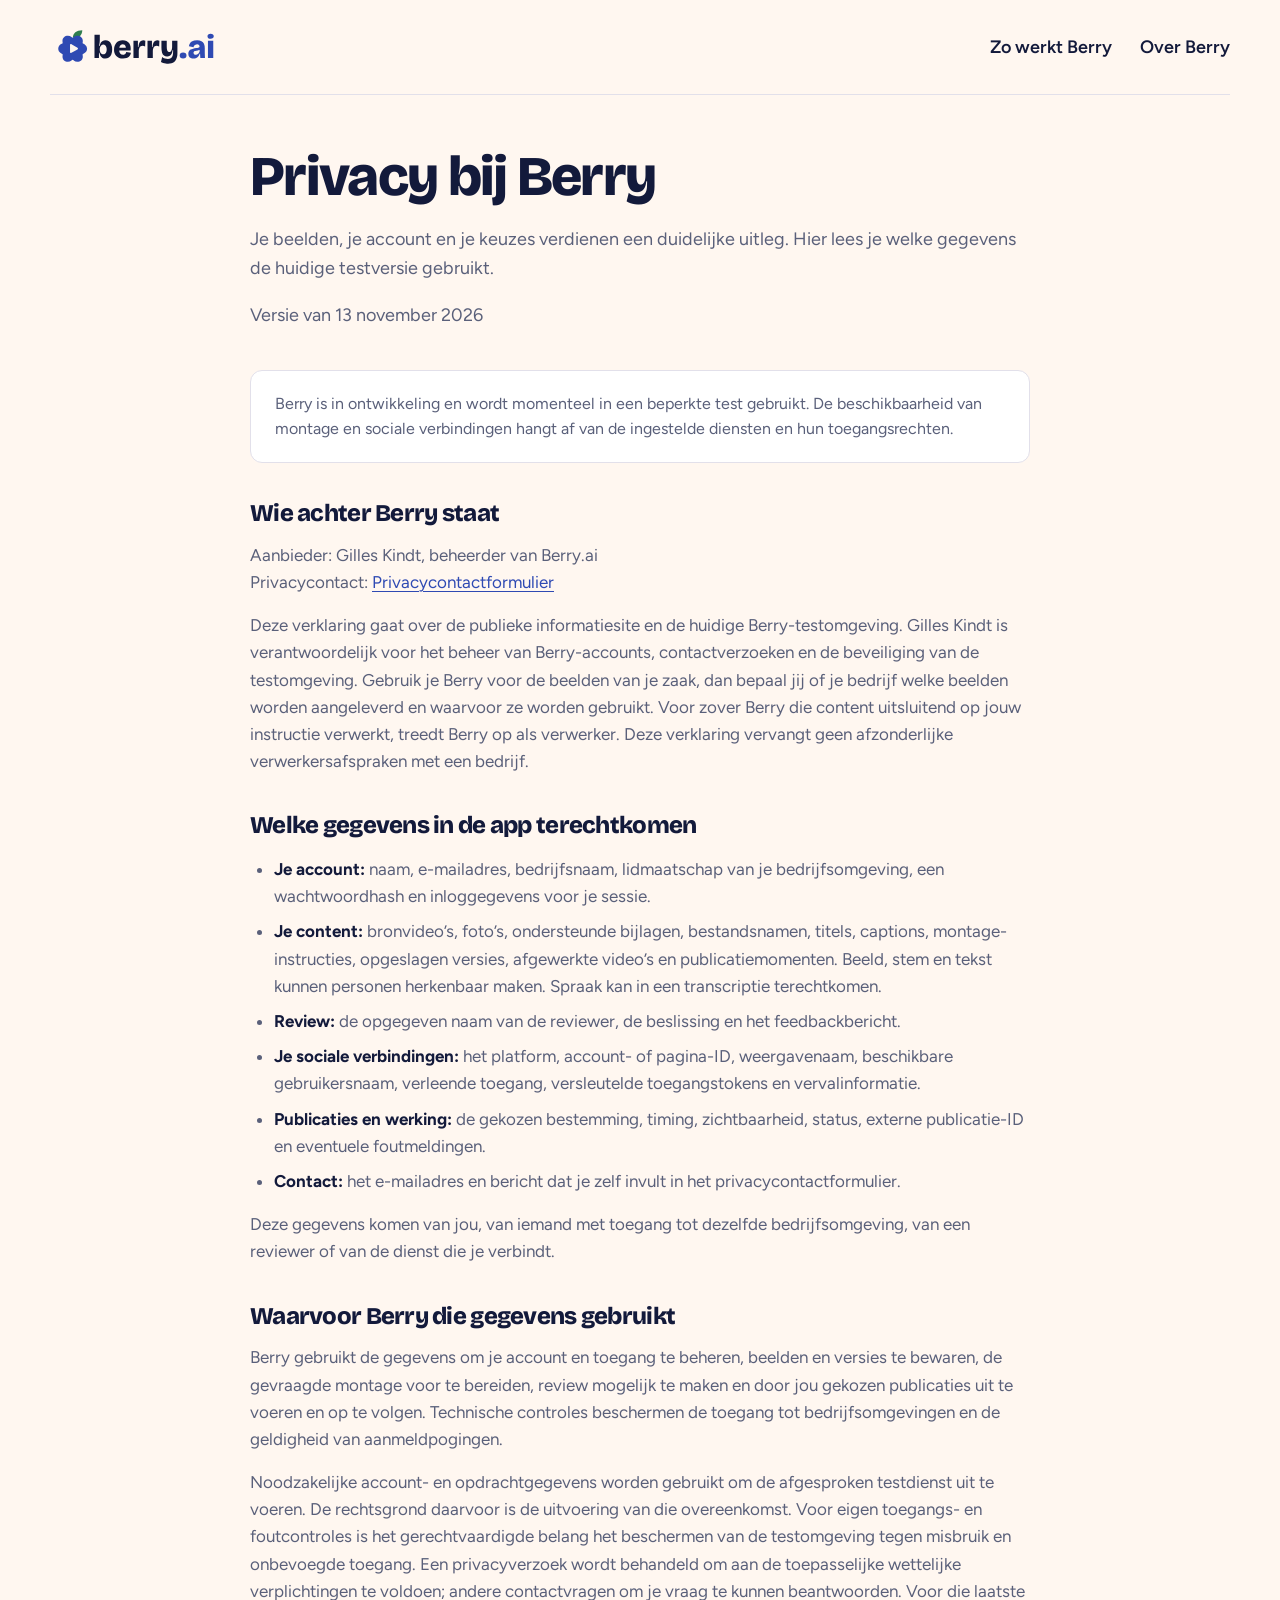
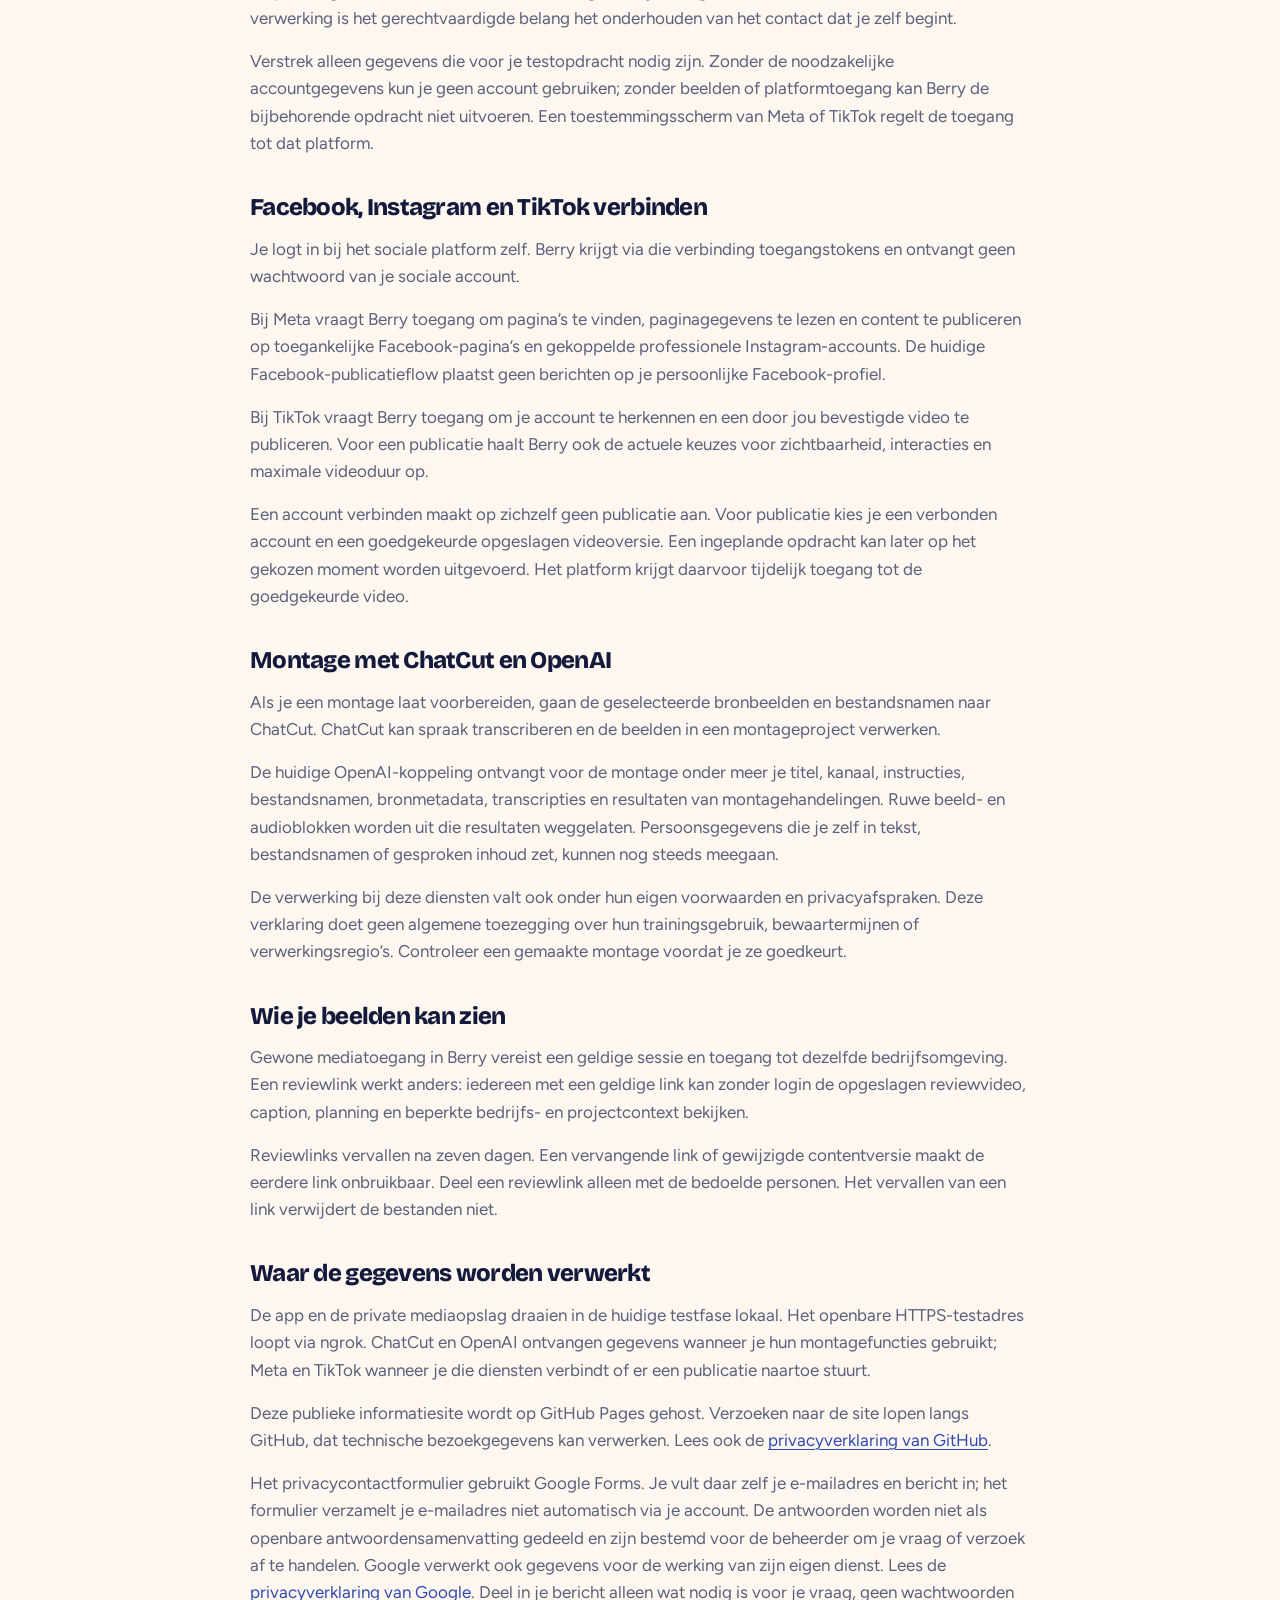
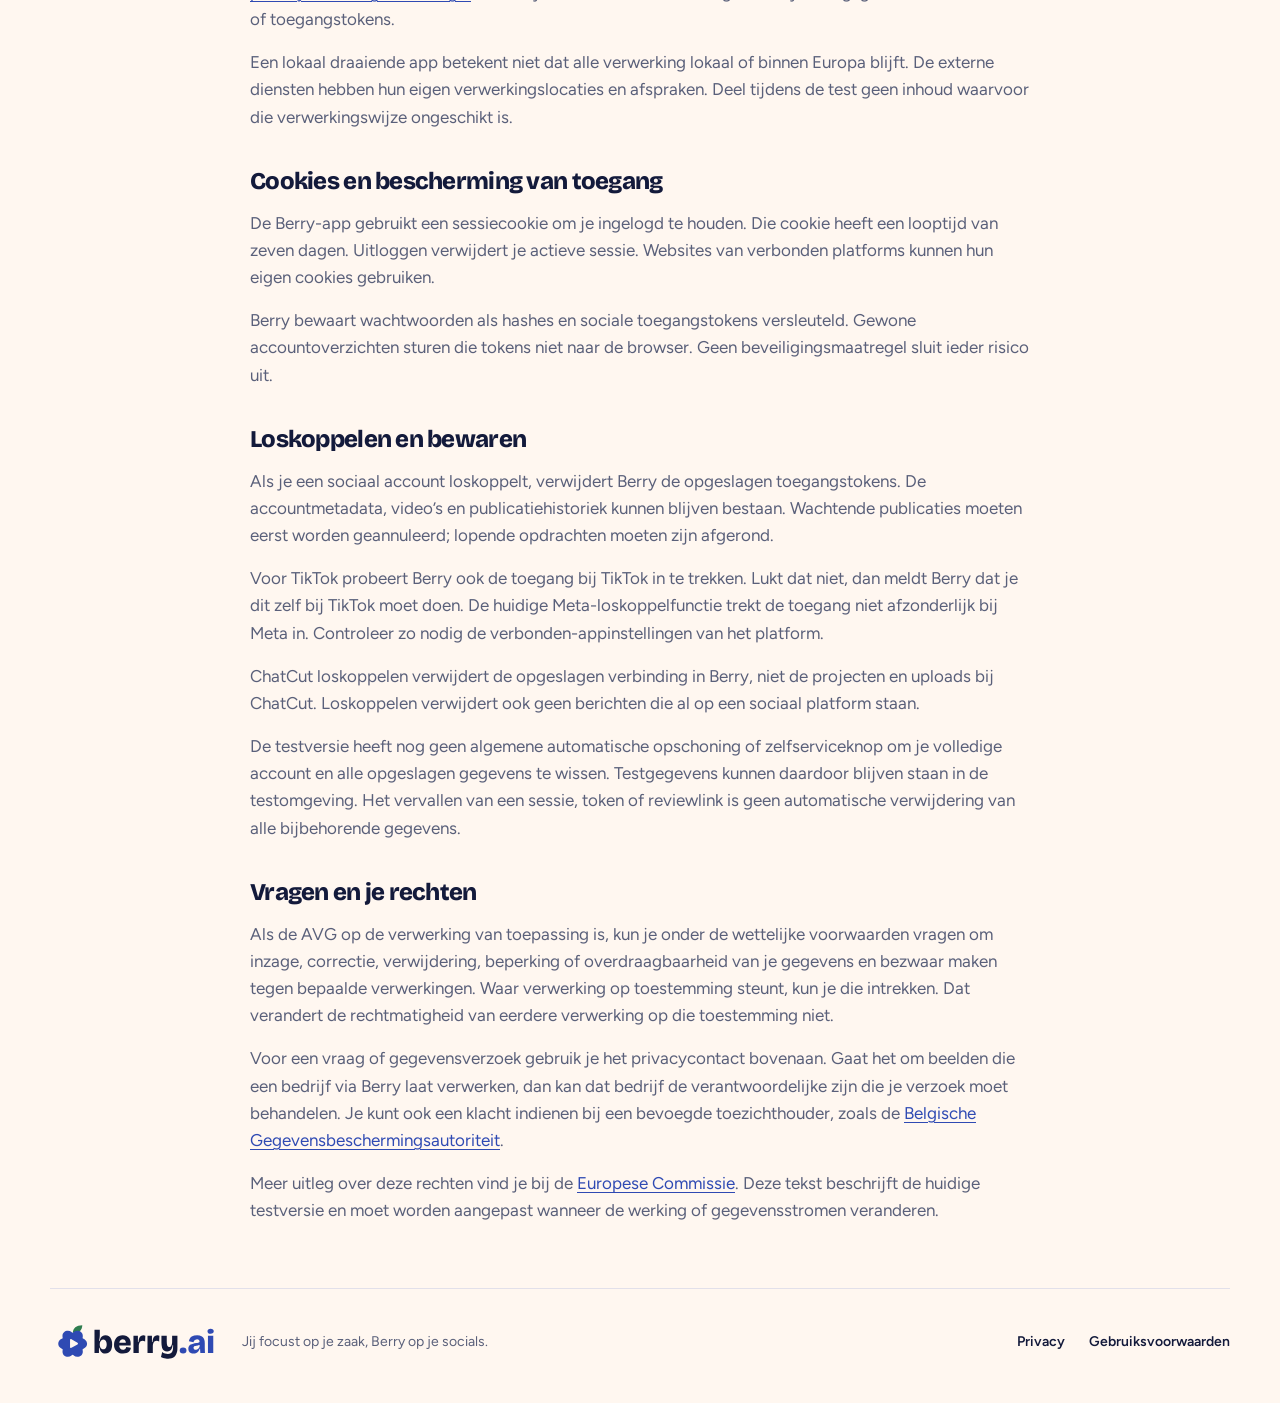
==== privacy/index.html @ f0480650 "Publish Berry project website and test-stage policies" ====
<!doctype html>
<html lang="nl-BE">
<head>
  <meta charset="utf-8">
  <meta name="viewport" content="width=device-width, initial-scale=1">
  <meta name="description" content="Hoe de testversie van Berry.ai omgaat met je account, beelden, sociale verbindingen en privacy.">
  <meta name="robots" content="noindex, nofollow">
  <title>Privacy · Berry.ai</title>
  <link rel="icon" href="../assets/berry-mark.svg" type="image/svg+xml">
  <link rel="stylesheet" href="../styles.css">
</head>
<body>
  <a class="skip-link" href="#inhoud">Ga naar inhoud</a>
  <header class="site-header">
    <a class="brand" href="../" aria-label="Berry.ai — naar home"><img src="../assets/berry-logo.svg" width="172" height="50" alt="Berry.ai"></a>
    <nav class="site-nav" aria-label="Hoofdnavigatie"><a href="../#werkwijze">Zo werkt Berry</a><a href="../#over-berry">Over Berry</a></nav>
  </header>

  <main class="legal-main" id="inhoud">
    <div class="legal-intro">
      <h1>Privacy bij Berry</h1>
      <p>Je beelden, je account en je keuzes verdienen een duidelijke uitleg. Hier lees je welke gegevens de huidige testversie gebruikt.</p>
      <p>Versie van <time datetime="2026-11-13">13 november 2026</time></p>
    </div>
    <div class="notice"><p>Berry is in ontwikkeling en wordt momenteel in een beperkte test gebruikt. De beschikbaarheid van montage en sociale verbindingen hangt af van de ingestelde diensten en hun toegangsrechten.</p></div>

    <article class="legal-copy" aria-label="Privacyverklaring">
      <h2>Wie achter Berry staat</h2>
      <p>Aanbieder: <span data-legal-field="controller-name">Gilles Kindt, beheerder van Berry.ai</span><br>Privacycontact: <a href="https://docs.google.com/forms/d/e/1FAIpQLScChYZ9oSGKEcgv0W2Ul7HX8_7QWHmIP_2fXXQKjAbdXgVn3g/viewform">Privacycontactformulier</a></p>
      <p>Deze verklaring gaat over de publieke informatiesite en de huidige Berry-testomgeving. Gilles Kindt is verantwoordelijk voor het beheer van Berry-accounts, contactverzoeken en de beveiliging van de testomgeving. Gebruik je Berry voor de beelden van je zaak, dan bepaal jij of je bedrijf welke beelden worden aangeleverd en waarvoor ze worden gebruikt. Voor zover Berry die content uitsluitend op jouw instructie verwerkt, treedt Berry op als verwerker. Deze verklaring vervangt geen afzonderlijke verwerkersafspraken met een bedrijf.</p>

      <h2>Welke gegevens in de app terechtkomen</h2>
      <ul>
        <li><strong>Je account:</strong> naam, e-mailadres, bedrijfsnaam, lidmaatschap van je bedrijfsomgeving, een wachtwoordhash en inloggegevens voor je sessie.</li>
        <li><strong>Je content:</strong> bronvideo’s, foto’s, ondersteunde bijlagen, bestandsnamen, titels, captions, montage-instructies, opgeslagen versies, afgewerkte video’s en publicatiemomenten. Beeld, stem en tekst kunnen personen herkenbaar maken. Spraak kan in een transcriptie terechtkomen.</li>
        <li><strong>Review:</strong> de opgegeven naam van de reviewer, de beslissing en het feedbackbericht.</li>
        <li><strong>Je sociale verbindingen:</strong> het platform, account- of pagina-ID, weergavenaam, beschikbare gebruikersnaam, verleende toegang, versleutelde toegangstokens en vervalinformatie.</li>
        <li><strong>Publicaties en werking:</strong> de gekozen bestemming, timing, zichtbaarheid, status, externe publicatie-ID en eventuele foutmeldingen.</li>
        <li><strong>Contact:</strong> het e-mailadres en bericht dat je zelf invult in het privacycontactformulier.</li>
      </ul>
      <p>Deze gegevens komen van jou, van iemand met toegang tot dezelfde bedrijfsomgeving, van een reviewer of van de dienst die je verbindt.</p>

      <h2>Waarvoor Berry die gegevens gebruikt</h2>
      <p>Berry gebruikt de gegevens om je account en toegang te beheren, beelden en versies te bewaren, de gevraagde montage voor te bereiden, review mogelijk te maken en door jou gekozen publicaties uit te voeren en op te volgen. Technische controles beschermen de toegang tot bedrijfsomgevingen en de geldigheid van aanmeldpogingen.</p>
      <p>Noodzakelijke account- en opdrachtgegevens worden gebruikt om de afgesproken testdienst uit te voeren. De rechtsgrond daarvoor is de uitvoering van die overeenkomst. Voor eigen toegangs- en foutcontroles is het gerechtvaardigde belang het beschermen van de testomgeving tegen misbruik en onbevoegde toegang. Een privacyverzoek wordt behandeld om aan de toepasselijke wettelijke verplichtingen te voldoen; andere contactvragen om je vraag te kunnen beantwoorden. Voor die laatste verwerking is het gerechtvaardigde belang het onderhouden van het contact dat je zelf begint.</p>
      <p>Verstrek alleen gegevens die voor je testopdracht nodig zijn. Zonder de noodzakelijke accountgegevens kun je geen account gebruiken; zonder beelden of platformtoegang kan Berry de bijbehorende opdracht niet uitvoeren. Een toestemmingsscherm van Meta of TikTok regelt de toegang tot dat platform.</p>

      <h2>Facebook, Instagram en TikTok verbinden</h2>
      <p>Je logt in bij het sociale platform zelf. Berry krijgt via die verbinding toegangstokens en ontvangt geen wachtwoord van je sociale account.</p>
      <p>Bij Meta vraagt Berry toegang om pagina’s te vinden, paginagegevens te lezen en content te publiceren op toegankelijke Facebook-pagina’s en gekoppelde professionele Instagram-accounts. De huidige Facebook-publicatieflow plaatst geen berichten op je persoonlijke Facebook-profiel.</p>
      <p>Bij TikTok vraagt Berry toegang om je account te herkennen en een door jou bevestigde video te publiceren. Voor een publicatie haalt Berry ook de actuele keuzes voor zichtbaarheid, interacties en maximale videoduur op.</p>
      <p>Een account verbinden maakt op zichzelf geen publicatie aan. Voor publicatie kies je een verbonden account en een goedgekeurde opgeslagen videoversie. Een ingeplande opdracht kan later op het gekozen moment worden uitgevoerd. Het platform krijgt daarvoor tijdelijk toegang tot de goedgekeurde video.</p>

      <h2>Montage met ChatCut en OpenAI</h2>
      <p>Als je een montage laat voorbereiden, gaan de geselecteerde bronbeelden en bestandsnamen naar ChatCut. ChatCut kan spraak transcriberen en de beelden in een montageproject verwerken.</p>
      <p>De huidige OpenAI-koppeling ontvangt voor de montage onder meer je titel, kanaal, instructies, bestandsnamen, bronmetadata, transcripties en resultaten van montagehandelingen. Ruwe beeld- en audioblokken worden uit die resultaten weggelaten. Persoonsgegevens die je zelf in tekst, bestandsnamen of gesproken inhoud zet, kunnen nog steeds meegaan.</p>
      <p>De verwerking bij deze diensten valt ook onder hun eigen voorwaarden en privacyafspraken. Deze verklaring doet geen algemene toezegging over hun trainingsgebruik, bewaartermijnen of verwerkingsregio’s. Controleer een gemaakte montage voordat je ze goedkeurt.</p>

      <h2>Wie je beelden kan zien</h2>
      <p>Gewone mediatoegang in Berry vereist een geldige sessie en toegang tot dezelfde bedrijfsomgeving. Een reviewlink werkt anders: iedereen met een geldige link kan zonder login de opgeslagen reviewvideo, caption, planning en beperkte bedrijfs- en projectcontext bekijken.</p>
      <p>Reviewlinks vervallen na zeven dagen. Een vervangende link of gewijzigde contentversie maakt de eerdere link onbruikbaar. Deel een reviewlink alleen met de bedoelde personen. Het vervallen van een link verwijdert de bestanden niet.</p>

      <h2>Waar de gegevens worden verwerkt</h2>
      <p>De app en de private mediaopslag draaien in de huidige testfase lokaal. Het openbare HTTPS-testadres loopt via ngrok. ChatCut en OpenAI ontvangen gegevens wanneer je hun montagefuncties gebruikt; Meta en TikTok wanneer je die diensten verbindt of er een publicatie naartoe stuurt.</p>
      <p>Deze publieke informatiesite wordt op GitHub Pages gehost. Verzoeken naar de site lopen langs GitHub, dat technische bezoekgegevens kan verwerken. Lees ook de <a href="https://docs.github.com/en/site-policy/privacy-policies/github-general-privacy-statement">privacyverklaring van GitHub</a>.</p>
      <p>Het privacycontactformulier gebruikt Google Forms. Je vult daar zelf je e-mailadres en bericht in; het formulier verzamelt je e-mailadres niet automatisch via je account. De antwoorden worden niet als openbare antwoordensamenvatting gedeeld en zijn bestemd voor de beheerder om je vraag of verzoek af te handelen. Google verwerkt ook gegevens voor de werking van zijn eigen dienst. Lees de <a href="https://policies.google.com/privacy">privacyverklaring van Google</a>. Deel in je bericht alleen wat nodig is voor je vraag, geen wachtwoorden of toegangstokens.</p>
      <p>Een lokaal draaiende app betekent niet dat alle verwerking lokaal of binnen Europa blijft. De externe diensten hebben hun eigen verwerkingslocaties en afspraken. Deel tijdens de test geen inhoud waarvoor die verwerkingswijze ongeschikt is.</p>

      <h2>Cookies en bescherming van toegang</h2>
      <p>De Berry-app gebruikt een sessiecookie om je ingelogd te houden. Die cookie heeft een looptijd van zeven dagen. Uitloggen verwijdert je actieve sessie. Websites van verbonden platforms kunnen hun eigen cookies gebruiken.</p>
      <p>Berry bewaart wachtwoorden als hashes en sociale toegangstokens versleuteld. Gewone accountoverzichten sturen die tokens niet naar de browser. Geen beveiligingsmaatregel sluit ieder risico uit.</p>

      <h2>Loskoppelen en bewaren</h2>
      <p>Als je een sociaal account loskoppelt, verwijdert Berry de opgeslagen toegangstokens. De accountmetadata, video’s en publicatiehistoriek kunnen blijven bestaan. Wachtende publicaties moeten eerst worden geannuleerd; lopende opdrachten moeten zijn afgerond.</p>
      <p>Voor TikTok probeert Berry ook de toegang bij TikTok in te trekken. Lukt dat niet, dan meldt Berry dat je dit zelf bij TikTok moet doen. De huidige Meta-loskoppelfunctie trekt de toegang niet afzonderlijk bij Meta in. Controleer zo nodig de verbonden-appinstellingen van het platform.</p>
      <p>ChatCut loskoppelen verwijdert de opgeslagen verbinding in Berry, niet de projecten en uploads bij ChatCut. Loskoppelen verwijdert ook geen berichten die al op een sociaal platform staan.</p>
      <p>De testversie heeft nog geen algemene automatische opschoning of zelfserviceknop om je volledige account en alle opgeslagen gegevens te wissen. Testgegevens kunnen daardoor blijven staan in de testomgeving. Het vervallen van een sessie, token of reviewlink is geen automatische verwijdering van alle bijbehorende gegevens.</p>

      <h2>Vragen en je rechten</h2>
      <p>Als de AVG op de verwerking van toepassing is, kun je onder de wettelijke voorwaarden vragen om inzage, correctie, verwijdering, beperking of overdraagbaarheid van je gegevens en bezwaar maken tegen bepaalde verwerkingen. Waar verwerking op toestemming steunt, kun je die intrekken. Dat verandert de rechtmatigheid van eerdere verwerking op die toestemming niet.</p>
      <p>Voor een vraag of gegevensverzoek gebruik je het privacycontact bovenaan. Gaat het om beelden die een bedrijf via Berry laat verwerken, dan kan dat bedrijf de verantwoordelijke zijn die je verzoek moet behandelen. Je kunt ook een klacht indienen bij een bevoegde toezichthouder, zoals de <a href="https://www.gegevensbeschermingsautoriteit.be/burger">Belgische Gegevensbeschermingsautoriteit</a>.</p>
      <p>Meer uitleg over deze rechten vind je bij de <a href="https://commission.europa.eu/law/law-topic/data-protection/data-protection-explained_en">Europese Commissie</a>. Deze tekst beschrijft de huidige testversie en moet worden aangepast wanneer de werking of gegevensstromen veranderen.</p>
    </article>
  </main>

  <footer class="site-footer">
    <div class="footer-brand"><a class="brand" href="../"><img src="../assets/berry-logo.svg" width="172" height="50" alt="Berry.ai"></a><p>Jij focust op je zaak, Berry op je socials.</p></div>
    <nav class="footer-links" aria-label="Meer over Berry"><a href="../privacy/" aria-current="page">Privacy</a><a href="../voorwaarden/">Gebruiksvoorwaarden</a></nav>
  </footer>
</body>
</html>
---- styles.css ----
@font-face{font-family:Figtree;src:url('./assets/fonts/figtree-latin-400-800.woff2') format('woff2');font-style:normal;font-weight:400 800;font-display:swap}
@font-face{font-family:'Bricolage Grotesque';src:url('./assets/fonts/bricolage-grotesque-latin-700-800.woff2') format('woff2');font-style:normal;font-weight:700 800;font-display:swap}
:root{--canvas:#fff7f0;--surface:#fff;--ink:#131a3b;--muted:#5a607a;--berry:#2f4ab3;--berry-deep:#1b2a6b;--berry-soft:#dce3fa;--line:#e2e0ea;--leaf:#2f7d4f;--body:Figtree,system-ui,sans-serif;--heading:'Bricolage Grotesque',Figtree,sans-serif}
*{box-sizing:border-box}
html{scroll-behavior:smooth;scroll-padding-top:24px;scrollbar-color:#b9bdd0 var(--canvas)}
body{margin:0;background:var(--canvas);color:var(--ink);font-family:var(--body);font-size:18px;line-height:1.6;-webkit-font-smoothing:antialiased}
::selection{background:var(--berry-soft);color:var(--ink)}
a{color:var(--berry);text-underline-offset:.2em;text-decoration-thickness:1px}
a:hover{color:var(--berry-deep)}
a:focus-visible{outline:3px solid var(--berry);outline-offset:5px;border-radius:4px}
img{display:block;max-width:100%;height:auto}
h1,h2,h3,p{margin:0}
h1,h2,h3{font-family:var(--heading);font-weight:800;letter-spacing:-.03em;text-wrap:balance}
h1{font-size:clamp(2.8rem,5.2vw,4.25rem);line-height:1.03;max-width:14ch}
h2{font-size:clamp(1.8rem,3vw,2.25rem);line-height:1.12}
h3{font-size:1.25rem;line-height:1.2;letter-spacing:-.02em}
.skip-link{position:absolute;top:12px;left:16px;z-index:5;padding:10px 16px;background:var(--ink);color:white;transform:translateY(-180%)}
.skip-link:hover{color:white}.skip-link:focus{transform:translateY(0);color:white}
.site-header,.hero,.process-section,.about-section,.site-footer{width:min(1180px,calc(100% - 80px));margin-inline:auto}
.site-header{display:flex;align-items:center;justify-content:space-between;gap:32px;padding-block:22px;border-bottom:1px solid var(--line)}
.brand{display:inline-flex;align-items:center;flex-shrink:0}
.site-nav,.footer-links{display:flex;align-items:center;gap:28px}
.site-nav a,.footer-links a{min-height:44px;display:inline-flex;align-items:center;font-weight:600;text-decoration:none;color:var(--ink)}
.site-nav a:hover,.footer-links a:hover{color:var(--berry);text-decoration:underline}
.hero{display:grid;grid-template-columns:minmax(0,1.75fr) minmax(220px,.8fr);gap:40px;align-items:center;padding-block:64px 60px}
.hero-copy h1 span{color:var(--berry)}
.hero-copy>p{max-width:51ch;color:var(--muted);margin-top:24px;font-size:1.125rem;line-height:1.6}
.button{display:inline-flex;align-items:center;justify-content:center;gap:14px;min-height:52px;padding:13px 22px;margin-top:28px;border:1px solid transparent;border-radius:999px;background:var(--berry);color:white;font-weight:700;text-decoration:none;line-height:1.35;transition:background-color .16s ease}
.button:hover{background:var(--berry-deep);color:white}
.button:active{background:var(--ink)}
.button-secondary{background:transparent;border-color:var(--line);color:var(--ink)}
.button-secondary:hover{background:var(--berry-soft);color:var(--ink)}
.hero-copy .development-note{margin-top:16px;font-size:.875rem;line-height:1.5;color:var(--muted)}
.hero-mark{display:flex;justify-content:center;align-items:center}
.hero-mark img{width:min(100%,300px);aspect-ratio:1;object-fit:contain}
.process-section{padding-block:40px 44px;border-top:1px solid var(--line);border-bottom:1px solid var(--line);scroll-margin-top:20px}
.section-heading{display:flex;align-items:baseline;justify-content:space-between;gap:24px;margin-bottom:30px}
.section-heading>p{max-width:36ch;color:var(--muted);font-size:1rem}
.workflow{display:grid;grid-template-columns:repeat(4,minmax(0,1fr));gap:28px;list-style:none;margin:0;padding:0}
.workflow li{min-width:0;display:grid;grid-template-columns:1fr;gap:16px}
.step-number{font-size:.875rem;line-height:1;font-weight:750;color:var(--berry)}
.workflow p{font-size:1rem;line-height:1.55;margin-top:10px;color:var(--muted)}
.about-section{display:grid;grid-template-columns:minmax(0,1fr) minmax(0,1.18fr);gap:64px;padding-block:48px 52px;scroll-margin-top:24px}
.about-section h2{max-width:17ch}
.about-copy{color:var(--muted);font-size:1rem}
.about-copy p+p{margin-top:16px}
.site-footer{display:flex;align-items:center;justify-content:space-between;gap:32px;padding-block:28px 36px;border-top:1px solid var(--line)}
.footer-brand{display:flex;align-items:center;gap:20px}
.footer-brand p{font-size:.875rem;color:var(--muted)}
.footer-links{gap:24px;row-gap:4px;flex-wrap:wrap;font-size:.875rem}
.legal-main{width:min(780px,calc(100% - 80px));margin:52px auto 64px}
.legal-intro{margin-bottom:40px}
.legal-intro h1{max-width:none;font-size:clamp(2.4rem,5vw,3.5rem);line-height:1.08}
.legal-intro>p{margin-top:18px;color:var(--muted)}
.legal-copy{font-size:1.0625rem;color:var(--muted)}
.legal-copy h2{margin-top:36px;margin-bottom:14px;font-size:1.5rem;line-height:1.2;color:var(--ink)}
.legal-copy h3{margin-top:24px;margin-bottom:12px;color:var(--ink)}
.legal-copy p+p{margin-top:16px}
.legal-copy ul,.legal-copy ol{padding-left:24px;margin-block:16px}
.legal-copy li+li{margin-top:8px}
.legal-copy strong{color:var(--ink);font-weight:700}
.legal-copy dl{margin-block:20px}
.legal-copy dt{font-weight:700;color:var(--ink);margin-top:12px}
.legal-copy dd{margin:2px 0 0}
.notice{padding:20px 24px;background:var(--surface);border:1px solid var(--line);border-radius:12px;margin-block:24px;color:var(--muted);font-size:1rem}
.notice p+p{margin-top:12px}
.legal-copy a,.notice a{overflow-wrap:anywhere}
@media(max-width:900px){.site-header,.hero,.process-section,.about-section,.site-footer{width:calc(100% - 48px)}.hero{grid-template-columns:minmax(0,1.8fr) minmax(160px,.7fr);gap:24px;padding-block:48px}.hero-mark img{width:min(100%,220px)}.workflow{grid-template-columns:repeat(2,minmax(0,1fr));gap:28px 36px}.workflow li{grid-template-columns:20px 1fr;gap:12px}.step-number{padding-top:5px}.section-heading{display:block}.section-heading>p{margin-top:12px;max-width:none}.about-section{gap:32px}.footer-brand{display:block}.footer-brand p{margin-top:10px}.legal-main{width:min(780px,calc(100% - 48px))}}
@media(max-width:600px){body{font-size:17px}.site-header,.hero,.process-section,.about-section,.site-footer{width:calc(100% - 40px)}.site-header{padding-block:15px;gap:16px}.site-header .brand img{width:137px}.site-nav{gap:16px;font-size:.875rem}.site-nav a{min-height:44px}.site-nav a:last-child{display:none}.hero{display:block;padding-block:40px}.hero-copy h1{max-width:13ch;font-size:clamp(2.75rem,10vw,3.7rem)}.hero-copy>p{font-size:1.0625rem;max-width:38ch;margin-top:22px}.hero-mark{display:none}.hero-copy .development-note{font-size:.875rem}.button{font-size:1rem;margin-top:24px;min-height:52px;padding-inline:20px}.process-section{padding-block:32px}.workflow{display:block}.workflow li{margin-top:25px;gap:12px}.workflow li:first-child{margin-top:0}.workflow p{margin-top:8px;max-width:42ch}.about-section{display:block;padding-block:32px 36px}.about-section h2{max-width:22ch;margin-bottom:20px}.about-copy{font-size:1rem}.site-footer{display:block;padding-block:24px}.footer-links{margin-top:15px;gap:24px}.footer-brand{display:flex;align-items:center;gap:16px}.footer-brand p{margin-top:0;max-width:16ch;font-size:.8125rem}.legal-main{width:calc(100% - 40px);margin-block:36px 44px}.legal-intro{margin-bottom:28px}.legal-intro>p{font-size:1rem}.legal-copy{font-size:1rem}.legal-copy h2{margin-top:30px;font-size:1.375rem}.notice{padding:16px}}
@media(prefers-reduced-motion:reduce){html{scroll-behavior:auto}*{transition:none!important}}
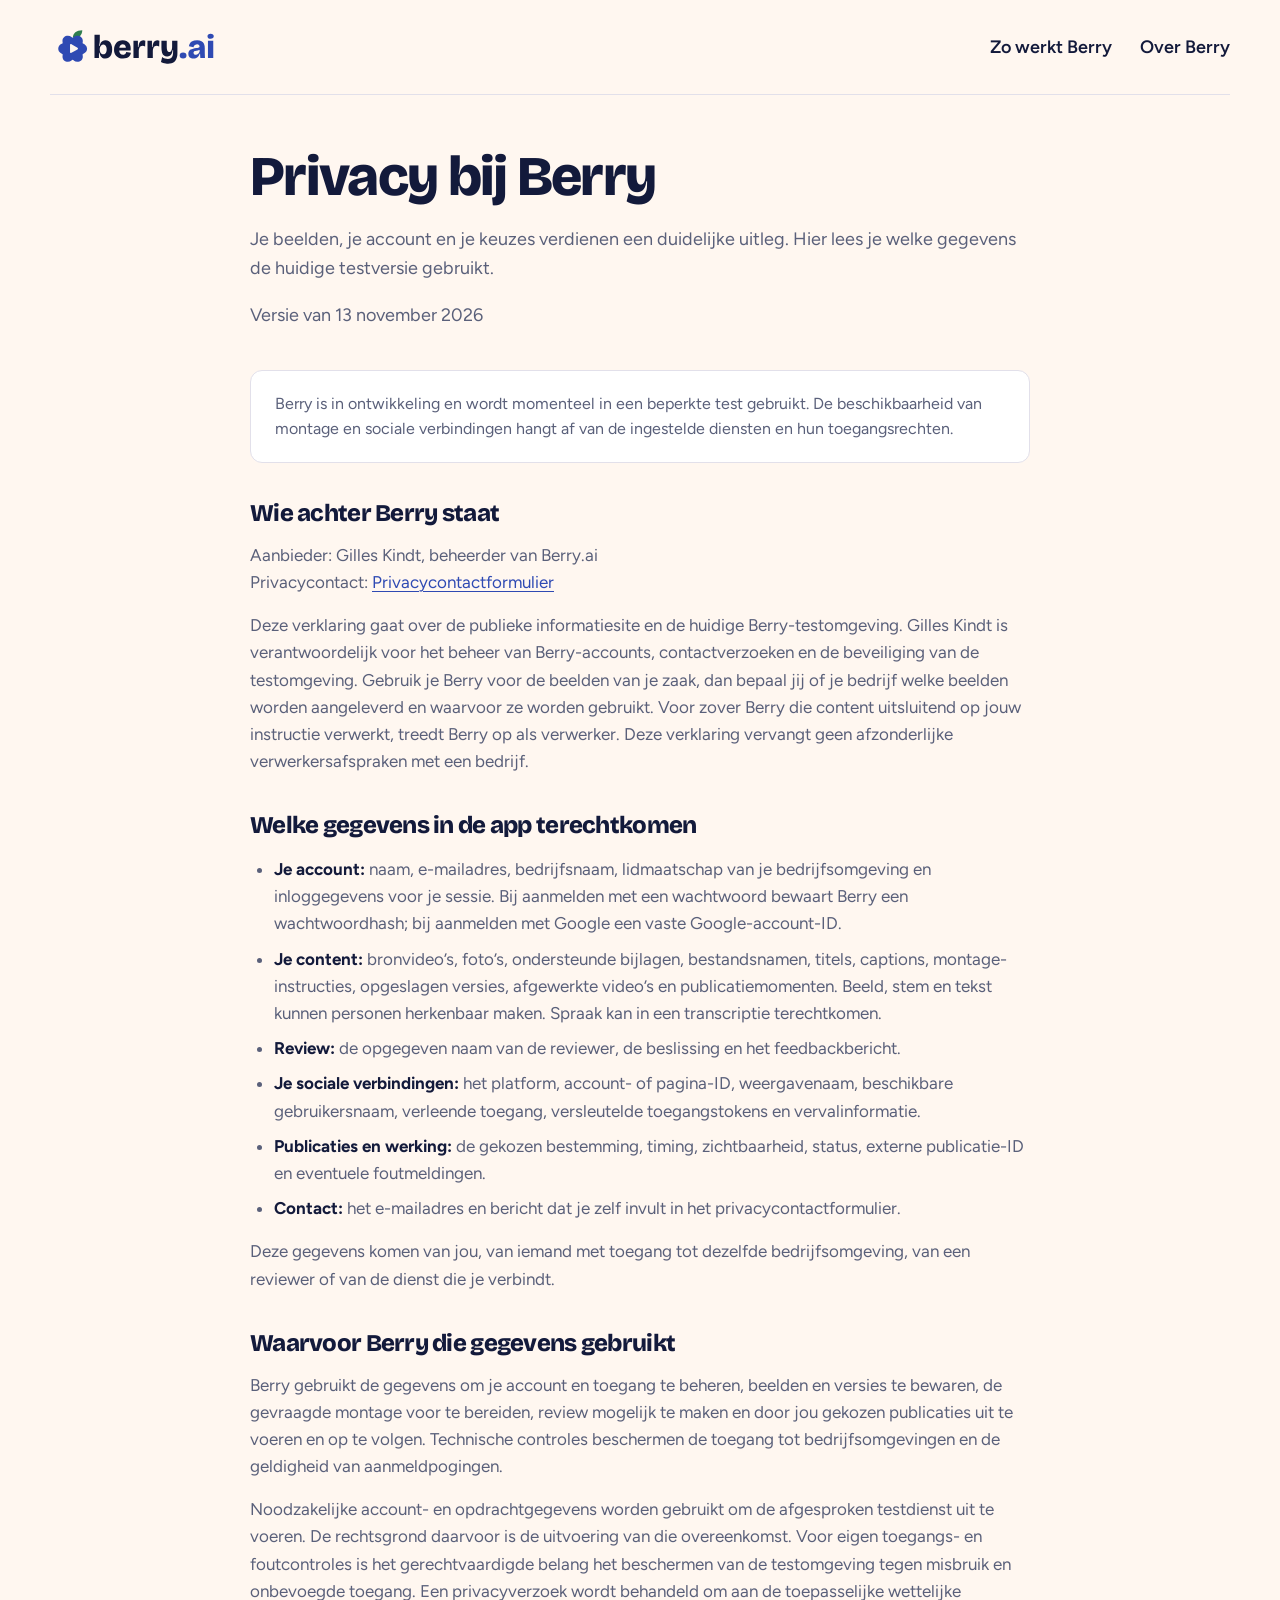
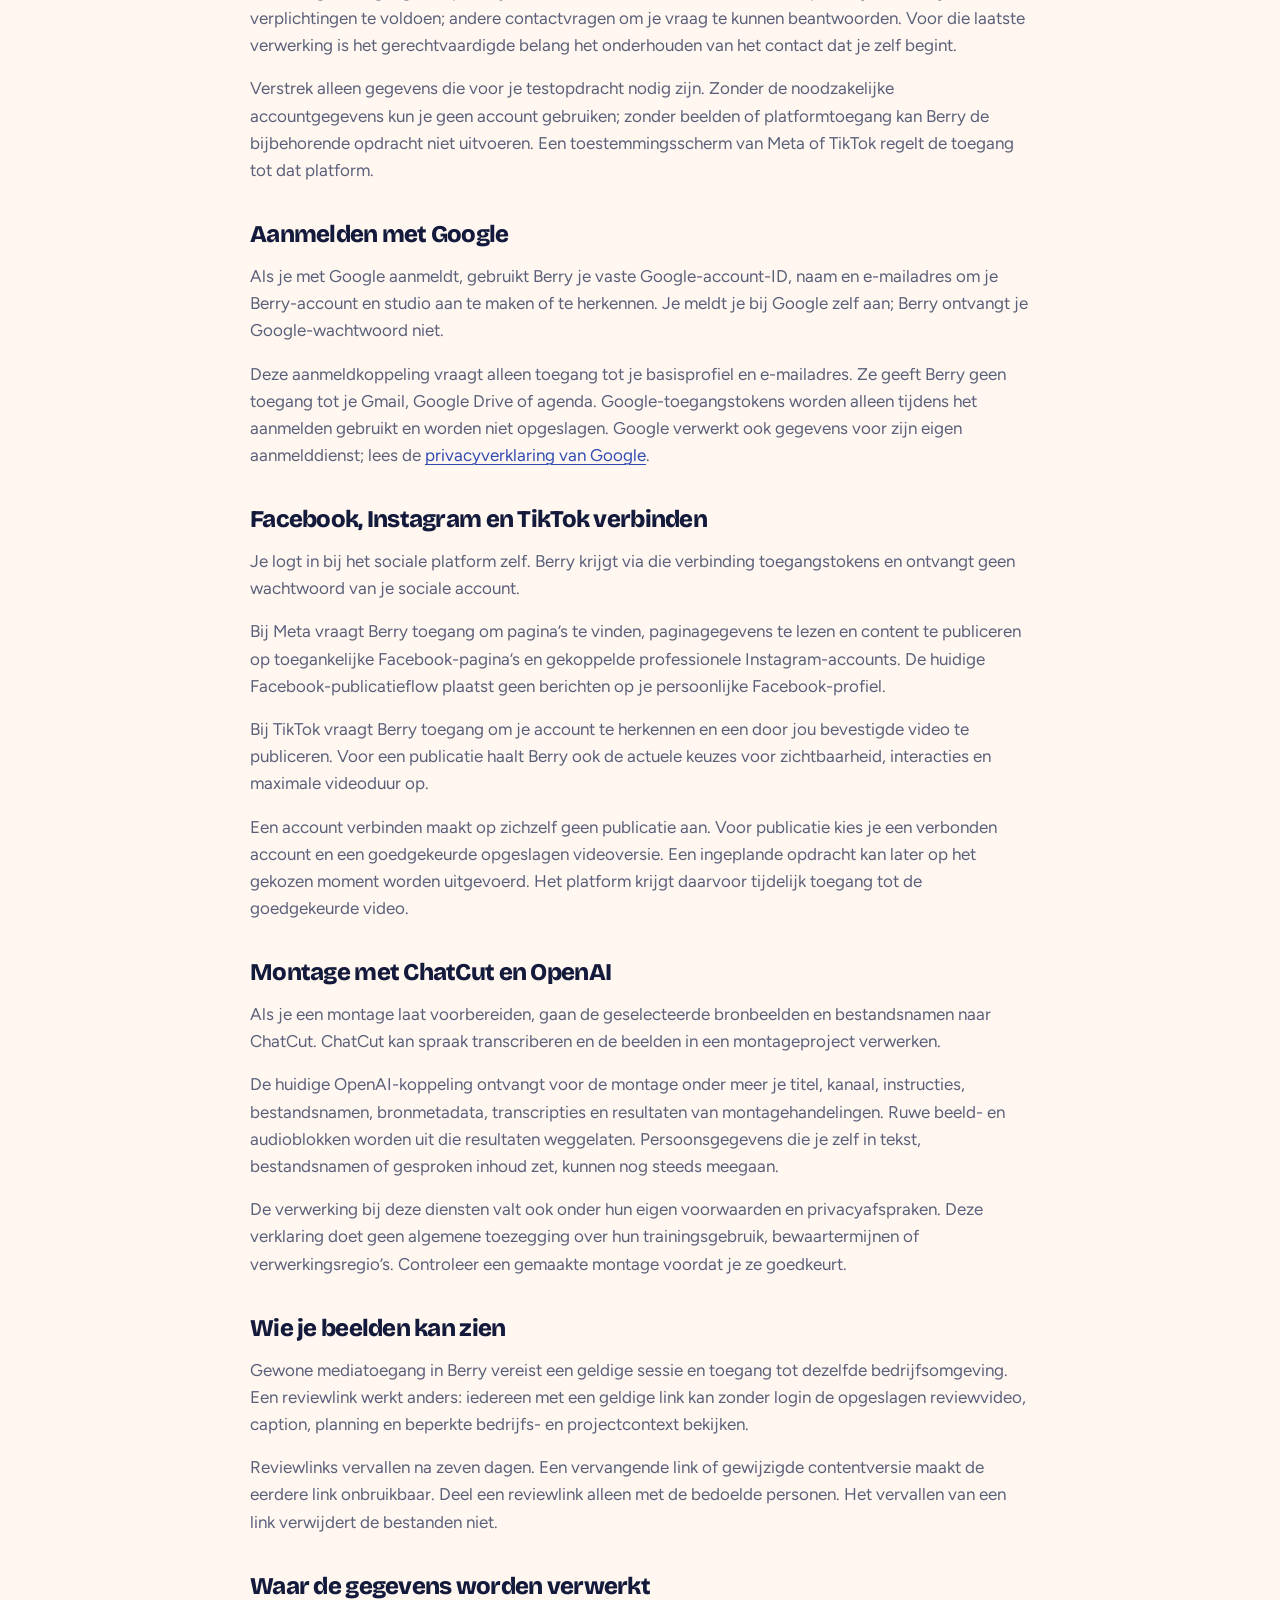
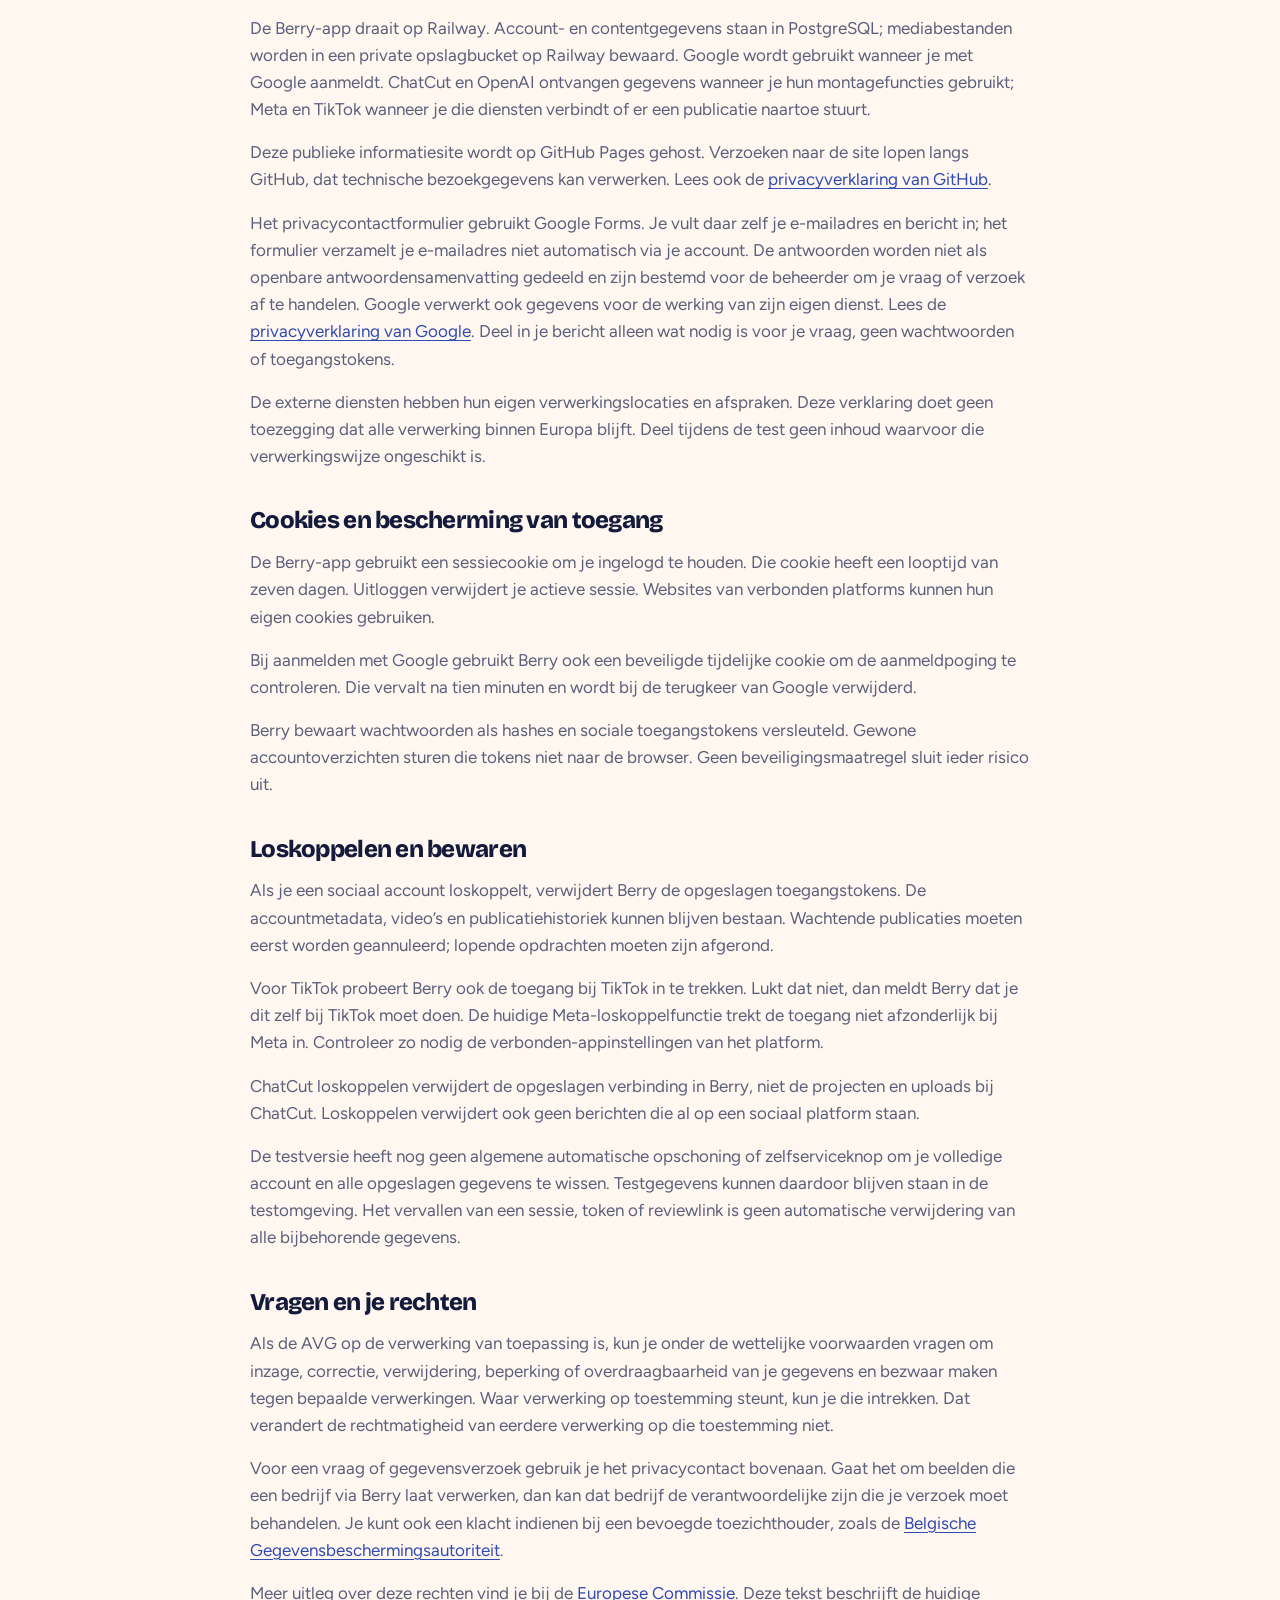
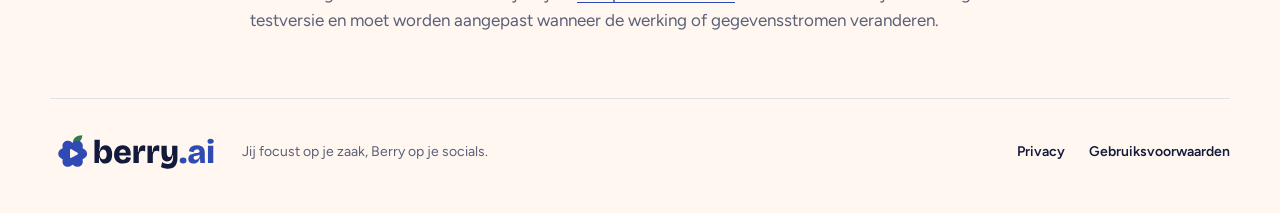
==== commit 0c568e3e: "Update privacy disclosures for Google sign-in and Railway hosting" ====
--- a/privacy/index.html
+++ b/privacy/index.html
@@ -31,7 +31,7 @@
 
       <h2>Welke gegevens in de app terechtkomen</h2>
       <ul>
-        <li><strong>Je account:</strong> naam, e-mailadres, bedrijfsnaam, lidmaatschap van je bedrijfsomgeving, een wachtwoordhash en inloggegevens voor je sessie.</li>
+        <li><strong>Je account:</strong> naam, e-mailadres, bedrijfsnaam, lidmaatschap van je bedrijfsomgeving en inloggegevens voor je sessie. Bij aanmelden met een wachtwoord bewaart Berry een wachtwoordhash; bij aanmelden met Google een vaste Google-account-ID.</li>
         <li><strong>Je content:</strong> bronvideo’s, foto’s, ondersteunde bijlagen, bestandsnamen, titels, captions, montage-instructies, opgeslagen versies, afgewerkte video’s en publicatiemomenten. Beeld, stem en tekst kunnen personen herkenbaar maken. Spraak kan in een transcriptie terechtkomen.</li>
         <li><strong>Review:</strong> de opgegeven naam van de reviewer, de beslissing en het feedbackbericht.</li>
         <li><strong>Je sociale verbindingen:</strong> het platform, account- of pagina-ID, weergavenaam, beschikbare gebruikersnaam, verleende toegang, versleutelde toegangstokens en vervalinformatie.</li>
@@ -44,6 +44,10 @@
       <p>Berry gebruikt de gegevens om je account en toegang te beheren, beelden en versies te bewaren, de gevraagde montage voor te bereiden, review mogelijk te maken en door jou gekozen publicaties uit te voeren en op te volgen. Technische controles beschermen de toegang tot bedrijfsomgevingen en de geldigheid van aanmeldpogingen.</p>
       <p>Noodzakelijke account- en opdrachtgegevens worden gebruikt om de afgesproken testdienst uit te voeren. De rechtsgrond daarvoor is de uitvoering van die overeenkomst. Voor eigen toegangs- en foutcontroles is het gerechtvaardigde belang het beschermen van de testomgeving tegen misbruik en onbevoegde toegang. Een privacyverzoek wordt behandeld om aan de toepasselijke wettelijke verplichtingen te voldoen; andere contactvragen om je vraag te kunnen beantwoorden. Voor die laatste verwerking is het gerechtvaardigde belang het onderhouden van het contact dat je zelf begint.</p>
       <p>Verstrek alleen gegevens die voor je testopdracht nodig zijn. Zonder de noodzakelijke accountgegevens kun je geen account gebruiken; zonder beelden of platformtoegang kan Berry de bijbehorende opdracht niet uitvoeren. Een toestemmingsscherm van Meta of TikTok regelt de toegang tot dat platform.</p>
+
+      <h2>Aanmelden met Google</h2>
+      <p>Als je met Google aanmeldt, gebruikt Berry je vaste Google-account-ID, naam en e-mailadres om je Berry-account en studio aan te maken of te herkennen. Je meldt je bij Google zelf aan; Berry ontvangt je Google-wachtwoord niet.</p>
+      <p>Deze aanmeldkoppeling vraagt alleen toegang tot je basisprofiel en e-mailadres. Ze geeft Berry geen toegang tot je Gmail, Google Drive of agenda. Google-toegangstokens worden alleen tijdens het aanmelden gebruikt en worden niet opgeslagen. Google verwerkt ook gegevens voor zijn eigen aanmelddienst; lees de <a href="https://policies.google.com/privacy">privacyverklaring van Google</a>.</p>
 
       <h2>Facebook, Instagram en TikTok verbinden</h2>
       <p>Je logt in bij het sociale platform zelf. Berry krijgt via die verbinding toegangstokens en ontvangt geen wachtwoord van je sociale account.</p>
@@ -61,13 +65,14 @@
       <p>Reviewlinks vervallen na zeven dagen. Een vervangende link of gewijzigde contentversie maakt de eerdere link onbruikbaar. Deel een reviewlink alleen met de bedoelde personen. Het vervallen van een link verwijdert de bestanden niet.</p>
 
       <h2>Waar de gegevens worden verwerkt</h2>
-      <p>De app en de private mediaopslag draaien in de huidige testfase lokaal. Het openbare HTTPS-testadres loopt via ngrok. ChatCut en OpenAI ontvangen gegevens wanneer je hun montagefuncties gebruikt; Meta en TikTok wanneer je die diensten verbindt of er een publicatie naartoe stuurt.</p>
+      <p>De Berry-app draait op Railway. Account- en contentgegevens staan in PostgreSQL; mediabestanden worden in een private opslagbucket op Railway bewaard. Google wordt gebruikt wanneer je met Google aanmeldt. ChatCut en OpenAI ontvangen gegevens wanneer je hun montagefuncties gebruikt; Meta en TikTok wanneer je die diensten verbindt of er een publicatie naartoe stuurt.</p>
       <p>Deze publieke informatiesite wordt op GitHub Pages gehost. Verzoeken naar de site lopen langs GitHub, dat technische bezoekgegevens kan verwerken. Lees ook de <a href="https://docs.github.com/en/site-policy/privacy-policies/github-general-privacy-statement">privacyverklaring van GitHub</a>.</p>
       <p>Het privacycontactformulier gebruikt Google Forms. Je vult daar zelf je e-mailadres en bericht in; het formulier verzamelt je e-mailadres niet automatisch via je account. De antwoorden worden niet als openbare antwoordensamenvatting gedeeld en zijn bestemd voor de beheerder om je vraag of verzoek af te handelen. Google verwerkt ook gegevens voor de werking van zijn eigen dienst. Lees de <a href="https://policies.google.com/privacy">privacyverklaring van Google</a>. Deel in je bericht alleen wat nodig is voor je vraag, geen wachtwoorden of toegangstokens.</p>
-      <p>Een lokaal draaiende app betekent niet dat alle verwerking lokaal of binnen Europa blijft. De externe diensten hebben hun eigen verwerkingslocaties en afspraken. Deel tijdens de test geen inhoud waarvoor die verwerkingswijze ongeschikt is.</p>
+      <p>De externe diensten hebben hun eigen verwerkingslocaties en afspraken. Deze verklaring doet geen toezegging dat alle verwerking binnen Europa blijft. Deel tijdens de test geen inhoud waarvoor die verwerkingswijze ongeschikt is.</p>
 
       <h2>Cookies en bescherming van toegang</h2>
       <p>De Berry-app gebruikt een sessiecookie om je ingelogd te houden. Die cookie heeft een looptijd van zeven dagen. Uitloggen verwijdert je actieve sessie. Websites van verbonden platforms kunnen hun eigen cookies gebruiken.</p>
+      <p>Bij aanmelden met Google gebruikt Berry ook een beveiligde tijdelijke cookie om de aanmeldpoging te controleren. Die vervalt na tien minuten en wordt bij de terugkeer van Google verwijderd.</p>
       <p>Berry bewaart wachtwoorden als hashes en sociale toegangstokens versleuteld. Gewone accountoverzichten sturen die tokens niet naar de browser. Geen beveiligingsmaatregel sluit ieder risico uit.</p>
 
       <h2>Loskoppelen en bewaren</h2>
